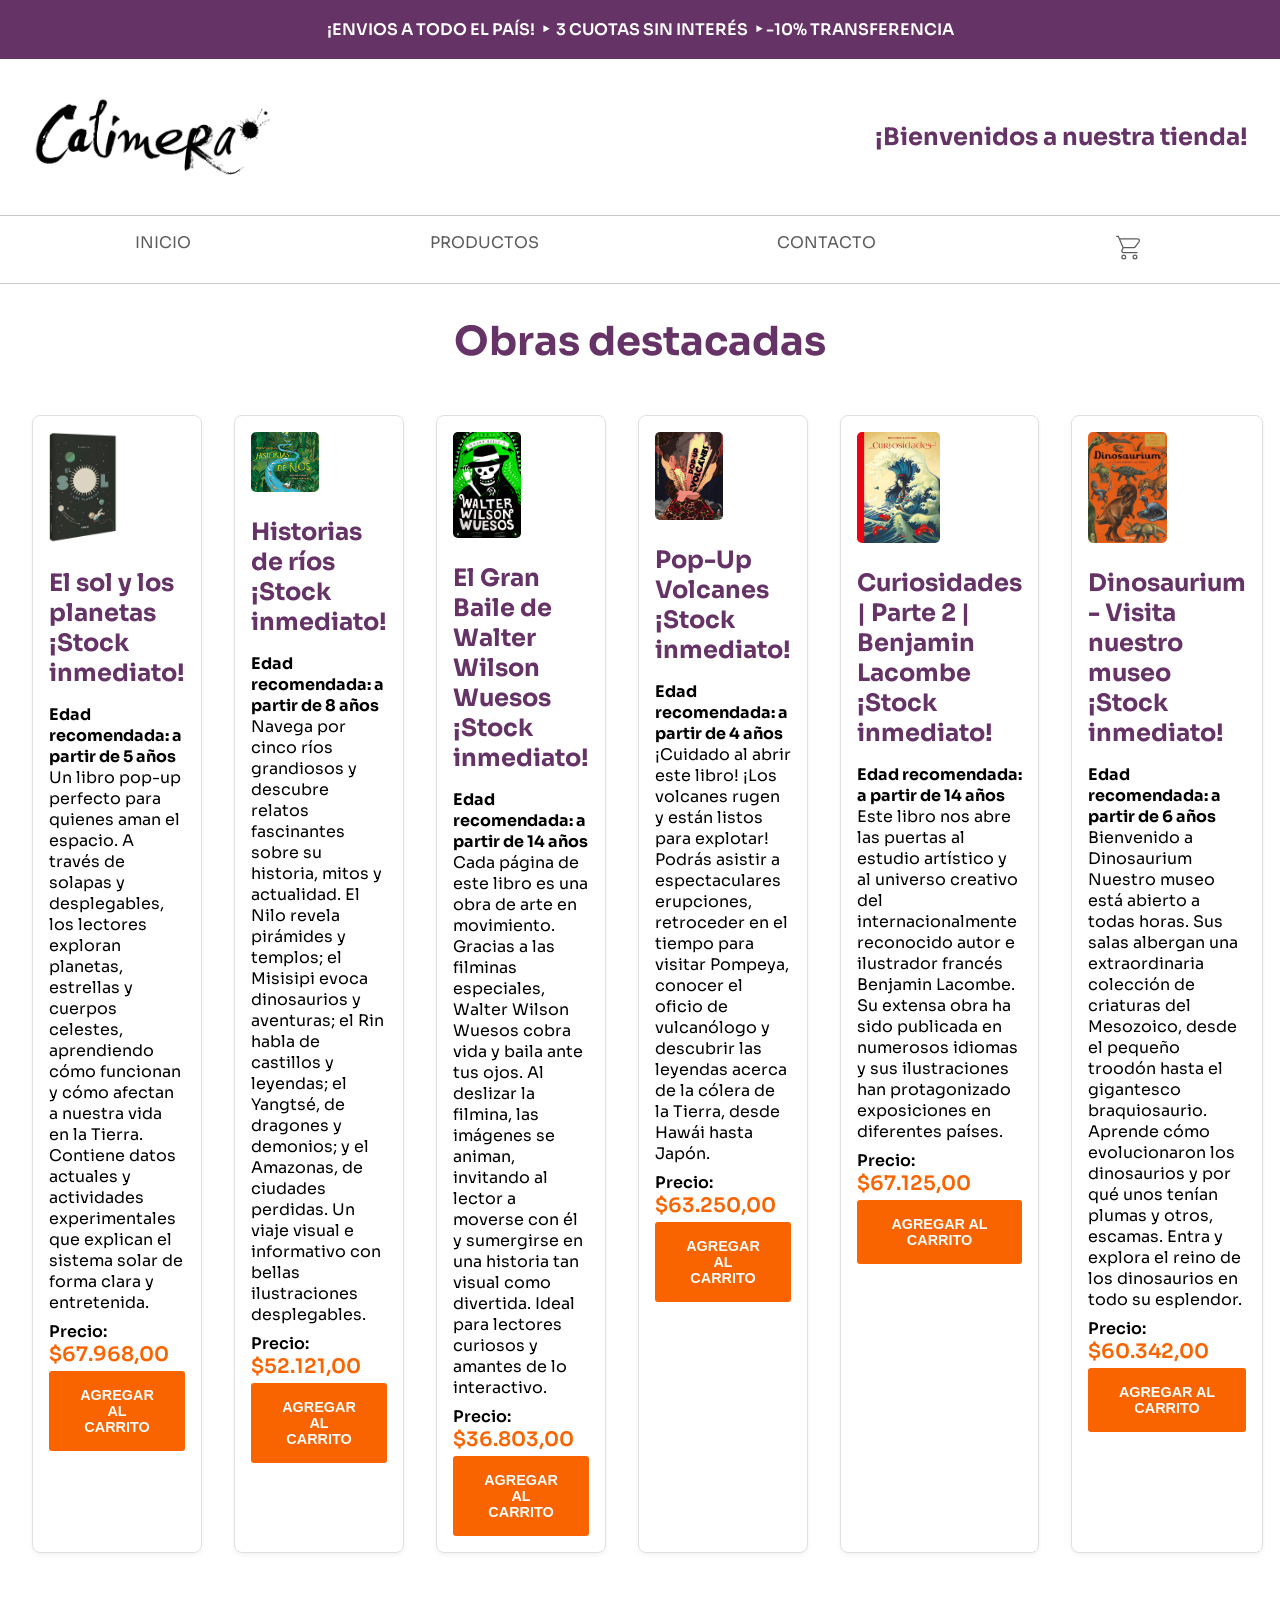
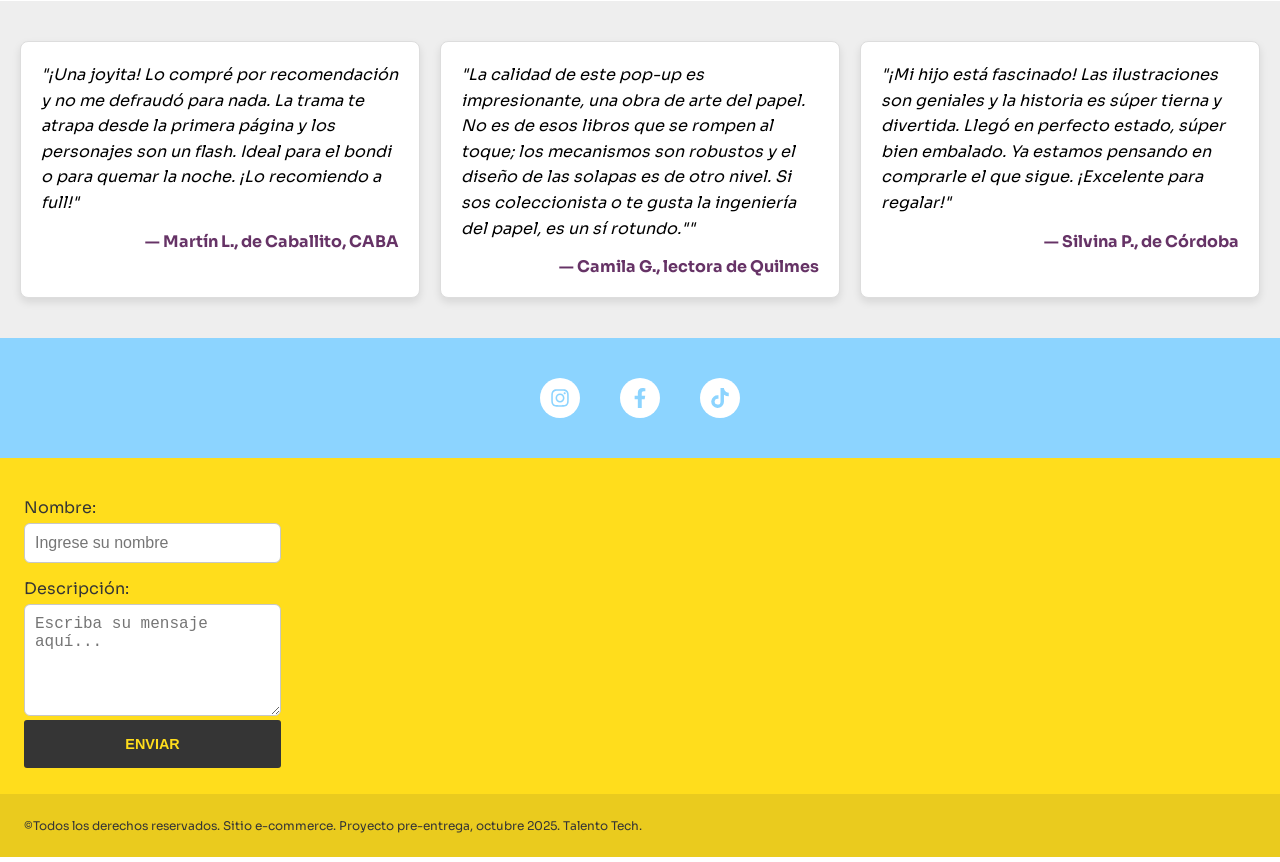
==== index.html @ b3f9f393 "Implementación final del JS del carrito" ====
<!DOCTYPE html>
<html lang="es">
<head>
    <meta charset="UTF-8">
    <meta name="viewport" content="width=device-width, initial-scale=1.0">
    <title>PE Talento Tech - Acevey, Eric</title>
    <link rel="shortcut icon" href="favicon.ico" type="image/x-icon">
    <link rel="stylesheet" href="./css/style.css">
</head>
<body>
    <div class="barra-superior">
    ¡ENVIOS A TODO EL PAÍS!  &#8227;  3 CUOTAS SIN INTERÉS  &#8227; -10% TRANSFERENCIA
    </div>

    <header>
        <img src="./assets/img/Calimera-logo.jpg" alt="Logo">
        <h1>¡Bienvenidos a nuestra tienda!</h1>
    </header>

    <nav>
        <ul>
            <li><a href="#">INICIO</a></li>
            <li><a href="./pages/product.html">PRODUCTOS</a></li>
            <li><a href="#contacto">CONTACTO</a></li>
            
            <li class="cart-icon-container">
                <a onclick="handleCart()" href="./pages/carrito.html">
                   <svg xmlns="http://www.w3.org/2000/svg" width="30" height="30" viewBox="0 0 24 24">
                        <path fill="currentColor" d="M16 18a2 2 0 0 1 2 2a2 2 0 0 1-2 2a2 2 0 0 1-2-2a2 2 0 0 1 2-2m0 1a1 1 0 0 0-1 1a1 1 0 0 0 1 1a1 1 0 0 0 1-1a1 1 0 0 0-1-1m-9-1a2 2 0 0 1 2 2a2 2 0 0 1-2 2a2 2 0 0 1-2-2a2 2 0 0 1 2-2m0 1a1 1 0 0 0-1 1a1 1 0 0 0 1 1a1 1 0 0 0 1-1a1 1 0 0 0-1-1M18 6H4.27l2.55 6H15c.33 0 .62-.16.8-.4l3-4c.13-.17.2-.38.2-.6a1 1 0 0 0-1-1m-3 7H6.87l-.77 1.56L6 15a1 1 0 0 0 1 1h11v1H7a2 2 0 0 1-2-2a2 2 0 0 1 .25-.97l.72-1.47L2.34 4H1V3h2l.85 2H18a2 2 0 0 1 2 2c0 .5-.17.92-.45 1.26l-2.91 3.89c-.36.51-.96.85-1.64.85" />
                    </svg>
                    <div class="count"></div>
                </a>
            </li>
        </ul>
    </nav>

    <main>
        <h2>Obras destacadas</h2>
    </main>

    <section id="Producto">
        <div class="product">
            <div class="card">
                <a href="./pages/descripcion.html">
                    <img src="./assets/img/Producto1.webp" alt="Producto 1">
                    <h4>El sol y los planetas ¡Stock inmediato!</h4>
                    <p class="detalle"><strong>Edad recomendada: a partir de 5 años</strong>
                        <br>Un libro pop-up perfecto para quienes aman el espacio. A través de solapas y desplegables, los lectores exploran planetas, estrellas y cuerpos celestes, aprendiendo cómo funcionan y cómo afectan a nuestra vida en la Tierra. Contiene datos actuales y actividades experimentales que explican el sistema solar de forma clara y entretenida.</p>
                </a>
                <p class="precio">Precio: <span>$67.968,00</span></p>
                <button>AGREGAR AL CARRITO</button>
            </div>
            
            <div class="card">
                <a href="./pages/descripcion.html">
                    <img src="./assets/img/Producto2.webp" alt="Producto 2">
                    <h4>Historias de ríos ¡Stock inmediato!</h4>
                    <p class="detalle"><strong>Edad recomendada: a partir de 8 años</strong>
                        <br>Navega por cinco ríos grandiosos y descubre relatos fascinantes sobre su historia, mitos y actualidad. El Nilo revela pirámides y templos; el Misisipi evoca dinosaurios y aventuras; el Rin habla de castillos y leyendas; el Yangtsé, de dragones y demonios; y el Amazonas, de ciudades perdidas. Un viaje visual e informativo con bellas ilustraciones desplegables.</p>
                </a>
                <p class="precio">Precio: <span>$52.121,00</span></p>
                <button>AGREGAR AL CARRITO</button>
            </div>
            
            <div class="card">
                <a href="./pages/descripcion.html">
                    <img src="./assets/img/Producto3.webp" alt="Producto 3">
                    <h4>El Gran Baile de Walter Wilson Wuesos ¡Stock inmediato!</h4>
                    <p class="detalle"><strong>Edad recomendada: a partir de 14 años</strong>
                        <br>Cada página de este libro es una obra de arte en movimiento. Gracias a las filminas especiales, Walter Wilson Wuesos cobra vida y baila ante tus ojos. Al deslizar la filmina, las imágenes se animan, invitando al lector a moverse con él y sumergirse en una historia tan visual como divertida. Ideal para lectores curiosos y amantes de lo interactivo.</p>
                </a>
                <p class="precio">Precio: <span>$36.803,00</span></p>
                <button>AGREGAR AL CARRITO</button>
            </div>

            <div class="card">
                <a href="./pages/descripcion.html">
                    <img src="./assets/img/Producto4.webp" alt="Producto 4">
                    <h4>Pop-Up Volcanes ¡Stock inmediato!</h4>
                    <p class="detalle"><strong>Edad recomendada: a partir de 4 años</strong>
                        <br>¡Cuidado al abrir este libro! ¡Los volcanes rugen y están listos para explotar! Podrás asistir a espectaculares erupciones, retroceder en el tiempo para visitar Pompeya, conocer el oficio de vulcanólogo y descubrir las leyendas acerca de la cólera de la Tierra, desde Hawái hasta Japón.</p>
                </a>
                <p class="precio">Precio: <span>$63.250,00</span></p>
                <button>AGREGAR AL CARRITO</button>
            </div>
            
            <div class="card">
                <a href="./pages/descripcion.html">
                    <img src="./assets/img/Producto5.webp" alt="Producto 2">
                    <h4>Curiosidades | Parte 2 | Benjamin Lacombe ¡Stock inmediato!</h4>
                    <p class="detalle"><strong>Edad recomendada: a partir de 14 años</strong>
                        <br>Este libro nos abre las puertas al estudio artístico y al universo creativo del internacionalmente reconocido autor e ilustrador francés Benjamin Lacombe. Su extensa obra ha sido publicada en numerosos idiomas y sus ilustraciones han protagonizado exposiciones en diferentes países.</p>
                </a>
                <p class="precio">Precio: <span>$67.125,00</span></p>
                <button>AGREGAR AL CARRITO</button>
            </div>
            
            <div class="card">
                <a href="./pages/descripcion.html">
                    
                    <img src="./assets/img/Producto6.webp" alt="Producto 3">
                    <h4>Dinosaurium - Visita nuestro museo ¡Stock inmediato!</h4>
                    <p class="detalle"><strong>Edad recomendada: a partir de 6 años</strong>
                        <br>Bienvenido a Dinosaurium Nuestro museo está abierto a todas horas. Sus salas albergan una extraordinaria colección de criaturas del Mesozoico, desde el pequeño troodón hasta el gigantesco braquiosaurio. Aprende cómo evolucionaron los dinosaurios y por qué unos tenían plumas y otros, escamas. Entra y explora el reino de los dinosaurios en todo su esplendor.</p>
                </a>
                <p class="precio">Precio: <span>$60.342,00</span></p>
                <button>AGREGAR AL CARRITO</button>
            </div>
            
        </div> 
    </section>

    <section id="resenias-seccion" class="resenias-seccion">
        <div class="resenia-contenedor"> 
            <div class="resenia-tarjeta">
                <p class="resenia-texto">"¡Una joyita! Lo compré por recomendación y no me defraudó para nada. La trama te atrapa desde la primera página y los personajes son un flash. Ideal para el bondi o para quemar la noche. ¡Lo recomiendo a full!"</p>
                <p class="resenia-autor">— Martín L., de Caballito, CABA</p>
            </div>

            <div class="resenia-tarjeta">
                <p class="resenia-texto">"La calidad de este pop-up es impresionante, una obra de arte del papel. No es de esos libros que se rompen al toque; los mecanismos son robustos y el diseño de las solapas es de otro nivel. Si sos coleccionista o te gusta la ingeniería del papel, es un sí rotundo.""</p>
                <p class="resenia-autor">— Camila G., lectora de Quilmes</p>
            </div>

            <div class="resenia-tarjeta">
                <p class="resenia-texto">"¡Mi hijo está fascinado! Las ilustraciones son geniales y la historia es súper tierna y divertida. Llegó en perfecto estado, súper bien embalado. Ya estamos pensando en comprarle el que sigue. ¡Excelente para regalar!"</p>
                <p class="resenia-autor">— Silvina P., de Córdoba</p>
            </div>
        </div>
    </section>

    <section id="redes">
    <div class="redes-footer">
        <a class="redes-icon icon-40px icon-circle" href="https://instagram.com/" target="_blank" aria-label="instagram Calimera">
        <svg class="icon-inline icon-lg" xmlns="http://www.w3.org/2000/svg" viewBox="0 0 448 512"><path d="M224.1 141c-63.6 0-114.9 51.3-114.9 114.9s51.3 114.9 114.9 114.9S339 319.5 339 255.9 287.7 141 224.1 141zm0 189.6c-41.1 0-74.7-33.5-74.7-74.7s33.5-74.7 74.7-74.7 74.7 33.5 74.7 74.7-33.6 74.7-74.7 74.7zm146.4-194.3c0 14.9-12 26.8-26.8 26.8-14.9 0-26.8-12-26.8-26.8s12-26.8 26.8-26.8 26.8 12 26.8 26.8zm76.1 27.2c-1.7-35.9-9.9-67.7-36.2-93.9-26.2-26.2-58-34.4-93.9-36.2-37-2.1-147.9-2.1-184.9 0-35.8 1.7-67.6 9.9-93.9 36.1s-34.4 58-36.2 93.9c-2.1 37-2.1 147.9 0 184.9 1.7 35.9 9.9 67.7 36.2 93.9s58 34.4 93.9 36.2c37 2.1 147.9 2.1 184.9 0 35.9-1.7 67.7-9.9 93.9-36.2 26.2-26.2 34.4-58 36.2-93.9 2.1-37 2.1-147.8 0-184.8zM398.8 388c-7.8 19.6-22.9 34.7-42.6 42.6-29.5 11.7-99.5 9-132.1 9s-102.7 2.6-132.1-9c-19.6-7.8-34.7-22.9-42.6-42.6-11.7-29.5-9-99.5-9-132.1s-2.6-102.7 9-132.1c7.8-19.6 22.9-34.7 42.6-42.6 29.5-11.7 99.5-9 132.1-9s102.7-2.6 132.1 9c19.6 7.8 34.7 22.9 42.6 42.6 11.7 29.5 9 99.5 9 132.1s2.7 102.7-9 132.1z"></path></svg>
    </a>
        <a class="redes-icon icon-40px icon-circle" href="https://www.facebook.com/" target="_blank" aria-label="facebook Calimera">
        <svg class="icon-inline icon-lg" viewBox="0 0 320 512"><path d="M279.1 288l14.3-92.7h-89v-60c0-25.4 12.5-50.2 52.3-50.2H297V6.4S260.4 0 225.4 0C152 0 104.3 44.4 104.3 124.7v70.6H22.9V288h81.4v224h100.2V288z"></path></svg> 
        </a>
        <a class="redes-icon icon-40px icon-circle" href="https://www.tiktok.com/" target="_blank" aria-label="tiktok Calimera">
        <svg class="icon-inline icon-lg" xmlns="http://www.w3.org/2000/svg" viewBox="0 0 448 512">
            <path d="M448,209.91a210.06,210.06,0,0,1-122.77-39.25V349.38A162.55,162.55,0,1,1,185,188.31V278.2a74.62,74.62,0,1,0,52.23,71.18V0l88,0a121.18,121.18,0,0,0,1.86,22.17h0A122.18,122.18,0,0,0,381,102.39a121.43,121.43,0,0,0,67,20.14Z"></path>
        </svg>
    </a>
    </div>
    </section>
    
    <section id="contacto">
        <div class="grid-container">
            <div class="contacto">
                <form action="https://formspree.io/f/xgvnqdvl" method="POST">
                    <label for="name">Nombre: </label>
                    <input type="text" name="name" id="name" class="name-class" required placeholder="Ingrese su nombre">
                    <label for="msj">Descripción: </label>
                    <textarea name="msj" id="msj" rows="5" cols="20" placeholder="Escriba su mensaje aquí..."></textarea>
                    <button type="submit">ENVIAR</button>
                </form>
            </div>
        </div>
    </section>
    
    <footer>
        <div class="redes">
            <a href="" alt="whatsapp"></a>
        </div>
        <p class="legales">©Todos los derechos reservados. Sitio e-commerce. Proyecto pre-entrega, octubre 2025. Talento Tech.</p>
    </footer>

    <script src="./js/script.js"></script>
</body>
</html>
---- css/style.css ----
@import url('https://fonts.googleapis.com/css2?family=Sora:wght@100..800&display=swap');

* {
    padding: 0;
    margin: 0;
    box-sizing: border-box;
}

:root {
    --color-fondo: #fff;
    --color-principal: #663366;
    --color-secundario: #ffffff;
    --color-texto: #000;
    --nav-desktop-background: #ffffff;
    --nav-desktop-foreground: #5c5c5c;
    --nav-desktop-lines: hsl(0, 0%, 78%);
    --color-boton: #fa6400;
    --color-boton-hover: #0056b3;
    --color-promo: #54c9aa;
    --color-footer-background: #eacb1e;
    --color-footer-foreground: #353535;
    --color-form-background: #ffdd1c;
    --color-form-foreground: #353535;
}

html {
    font-size: 16px;
    font-family: "Sora", sans-serif;
    scroll-behavior: smooth;
}

body {
    background-color: var(--color-fondo);
}

/* Encabezado y Navegación */
.barra-superior {
    background-color: var(--color-principal);
    padding: 1.2rem;
    text-align: center;
    font-size: 1rem;
    font-weight: 600;
    color: var(--color-fondo);
}

header {
    display: flex;
    align-items: center;
    justify-content: space-between;
    margin: 2rem;
}

header img {
    width: 15rem;
}

header h1, 
header h2 {
    color: var(--color-principal); 
}

header h1 {
    font-size: 1.5rem;
}

header h2 {
    font-size: 2.5rem;
    text-align: center;
}

nav {
    border-top: 1px solid var(--nav-desktop-lines);
    border-bottom: 1px solid var(--nav-desktop-lines);
    margin: 2rem auto;
    background-color: var(--nav-desktop-background);
}

nav ul {
    list-style: none;
    display: flex;
    justify-content: space-around;
    padding: 1rem;
}

nav ul li a {
    text-decoration: none;
    color: var(--nav-desktop-foreground);
}

nav ul li a:hover {
    color: var(--color-boton);
}

nav ul li:last-child {
    position: relative;
}

nav ul li:last-child .count {
    position: absolute;
    top: -10px;
    left: 23px;
    border: 0px solid;
    border-radius: 50%;
    width: 25px;
    height: 25px;
    line-height: 25px;
    text-align: center;
    font-size: 12px;
    color: white;
    font-weight: bold;
    background-color: #4CAF50;
    display: none;
    align-items: center; 
    justify-content: center;
}

/* Contenido Principal (Main) */
main h2 {
    text-align: center;
    color: var(--color-principal);
    font-size: 2.5rem;
}

/* Estilos de Producto (Grilla) */
.product {
    display: grid;
    grid-template-columns: repeat(6, 1fr);
    gap: 2rem;
    padding: 3rem 2rem;
    justify-items: center;
}

.card {
    width: 100%;
    padding: 1rem;
    border: 1px solid #e0e0e0;
    border-radius: 8px;
    box-shadow: 0 2px 4px rgba(0, 0, 0, 0.05);
    display: block;
}

.card img {
    width: 50%;
    height: auto;
    border-radius: 5px;
    margin-bottom: 0.75rem;
    transition: transform 0.3s ease; 
}

.card img:hover {
    transform: scale(1.05);
}

.card a {
    text-decoration: none;
}

.card h4 {
    margin-top: 0.5rem;
    margin-bottom: 1rem;
    font-size: 1.5rem;
    color: var(--color-principal);
}

.card button {
    margin-top: 0.25rem;
    padding: 1rem 1.5rem;
    background-color: var(--color-boton);
    font-size: 0.9rem;
    font-weight: 600;
    color: var(--color-fondo);
    border: none;
    border-radius: 3px;
    cursor: pointer;
}

.card button:hover {
    background-color: var(--color-boton-hover);
}

.detalle {
    font-size: 1rem;
    font-weight: 400;
    color: var(--color-texto);
    margin-top: 0.5rem;
}

.precio {
    font-size: 1rem;
    font-weight: 600;
    color: var(--color-texto);
    margin-top: 0.5rem;
}

.precio span {
    color: var(--color-boton);
    font-size: 1.25rem;
}

.promo {
    font-size: 1.2rem;
    font-weight: 600;
    color: var(--color-promo);
    margin-top: 0.5rem;
}

.tarjeta {
    font-size: 1.2rem;
    font-weight: 600;
    color: var(--color-promo);
    margin-top: 0.5rem;
}

/* Grilla de Contenido General */
.grid-container {
    display: grid;
    grid-template-columns: repeat(4, 1fr);
    background-color: var(--color-form-background);
    gap: 20px;
    margin: 0 auto;
}

/* Sección de Resenias */
.resenias-seccion {
    padding: 2.5rem 1.25rem;
    background-color: #eeeeee;
}

.resenias-seccion h2 {
    margin-bottom: 1.875rem;
    color: var(--color-principal);
    text-align: center;

}

/* Configuracion de 3 columnas para Escritorio */
.resenia-contenedor {
    display: grid;
    grid-template-columns: repeat(3, 1fr); 
    gap: 1.25rem;
}

.resenia-tarjeta {
    background-color: #ffffff;
    border: 0.0625rem solid #ddd;
    border-radius: 0.5rem;
    padding: 1.25rem;
    box-shadow: 0 0.25rem 0.5rem rgba(0, 0, 0, 0.1);
    text-align: left;
    transition: transform 0.3s ease;
}

.resenia-tarjeta:hover {
    transform: translateY(-0.3125rem);
}

.resenia-texto {
    font-style: italic;
    color: var(--color-texto);
    margin-bottom: 0.9375rem;
    font-size: 1rem;
    line-height: 1.6;
}

.resenia-autor {
    font-weight: bold;
    color: var(--color-principal);
    margin-top: 0.625rem;
    text-align: right;
    font-size: 1rem;
}

/* Sección de Redes Sociales */
#redes {
    background-color: #8cd4ff;
    padding: 2.5rem 0;
    text-align: center;
}

.redes-footer {
    display: flex;
    justify-content: center;
    align-items: center;
    gap: 2.5rem;
}

.redes-icon {
    display: flex;
    justify-content: center;
    align-items: center;
    width: 2.5rem;
    height: 2.5rem;
    background-color: #ffffff;
    border: 0 solid #a3ccda;
    border-radius: 50%;
    text-decoration: none;
    color: inherit;
}

.redes-icon svg {
    fill: #8cd4ff;
    width: 1.25rem;
    height: 1.25rem;
}

/* Estilos de Contacto / Formulario */
.contacto {
    padding: 0.5rem;
    color: var(--color-form-foreground);
    font-size: 1rem;
    font-weight: 400;
    padding: 1.5rem;
}

.contacto button {
    margin-top: 0.25rem;
    margin-bottom: 0.1rem;
    padding: 1rem 1.5rem;
    background-color: var(--color-form-foreground);
    font-size: 0.9rem;
    font-weight: 600;
    color: var(--color-form-background);
    border: none;
    border-radius: 3px;
    cursor: pointer;
}

.contacto button:hover {
    background-color: var(--color-boton-hover);
}

.contacto form {
    display: flex;
    flex-direction: column;
}

.contacto label {
    /* Mantenido en px porque es un ajuste de pixel perfecto en formularios */
    margin-top: 15px; 
    margin-bottom: 5px; 
    font-weight: 400;
    color: var(--color-form-foreground);
}

.contacto input[type="text"],
.contacto textarea {
    /* Mantenido en px para bordes y padding de formularios */
    padding: 10px; 
    border: 1px solid var(--nav-desktop-lines);
    border-radius: 6px;
    font-size: 1rem;
    transition: border-color 0.3s;
}

.contacto input[type="text"]:focus,
.contacto textarea:focus {
    border-color: var(--color-form-foreground);
    outline: none;
}

/* Pie de Página (Footer) */
footer {
    background-color: var(--color-footer-background);
    color: var(--color-footer-foreground);
}

.legales {
    font-size: 0.75rem;
    font-weight: 400;
    padding: 1.5rem;
}


@media (max-width: 1024px) {
    .resenia-contenedor {
        grid-template-columns: repeat(2, 1fr); 
    }
}

@media (max-width: 768px) {
    nav ul {
        flex-direction: column;
        gap: 10px; 
    }

    .product {
        grid-template-columns: 1fr;
    }

    .resenia-contenedor {
        grid-template-columns: 1fr; 
    }
    
    header h1 {
        font-size: 1.3rem;
    }

    #Producto {
        padding: 0.25rem;
    }

    .contacto {
        padding: 1rem;
    }

    .contacto button {
        width: 100%;
    }
}
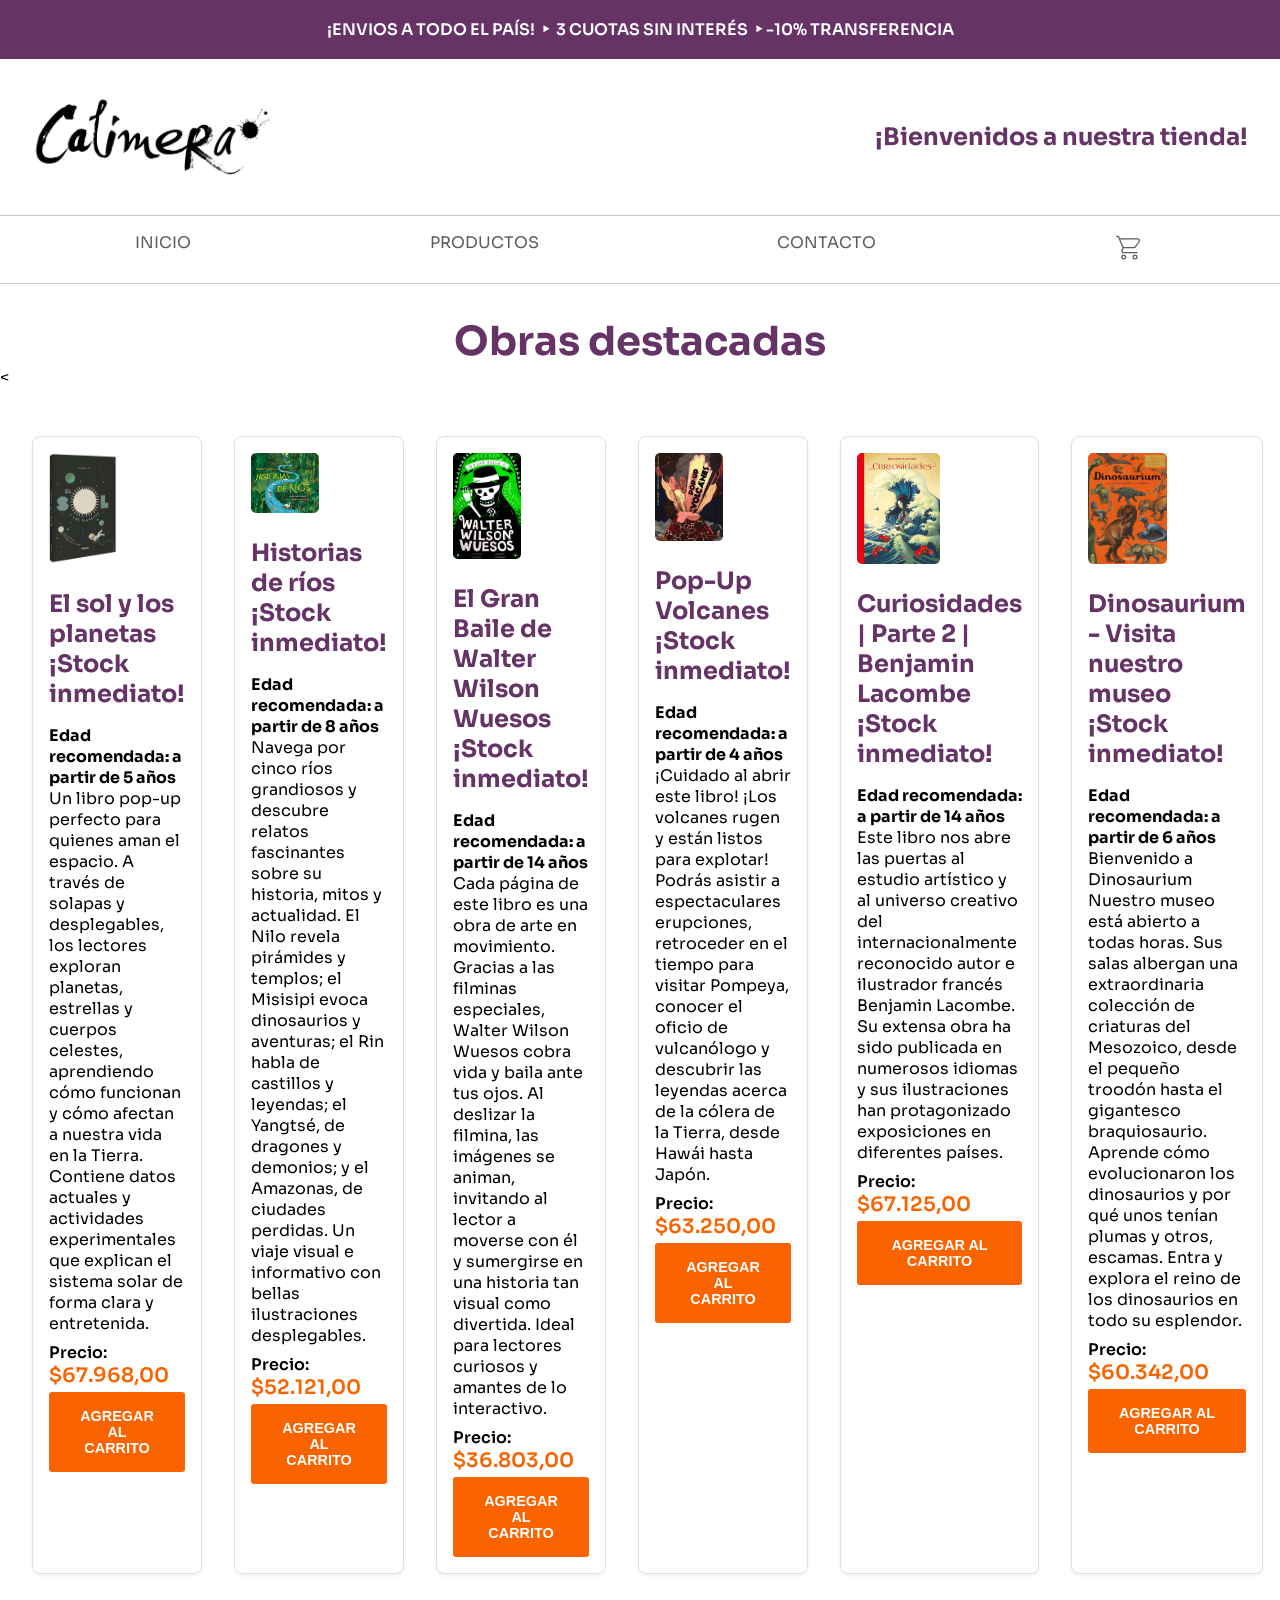
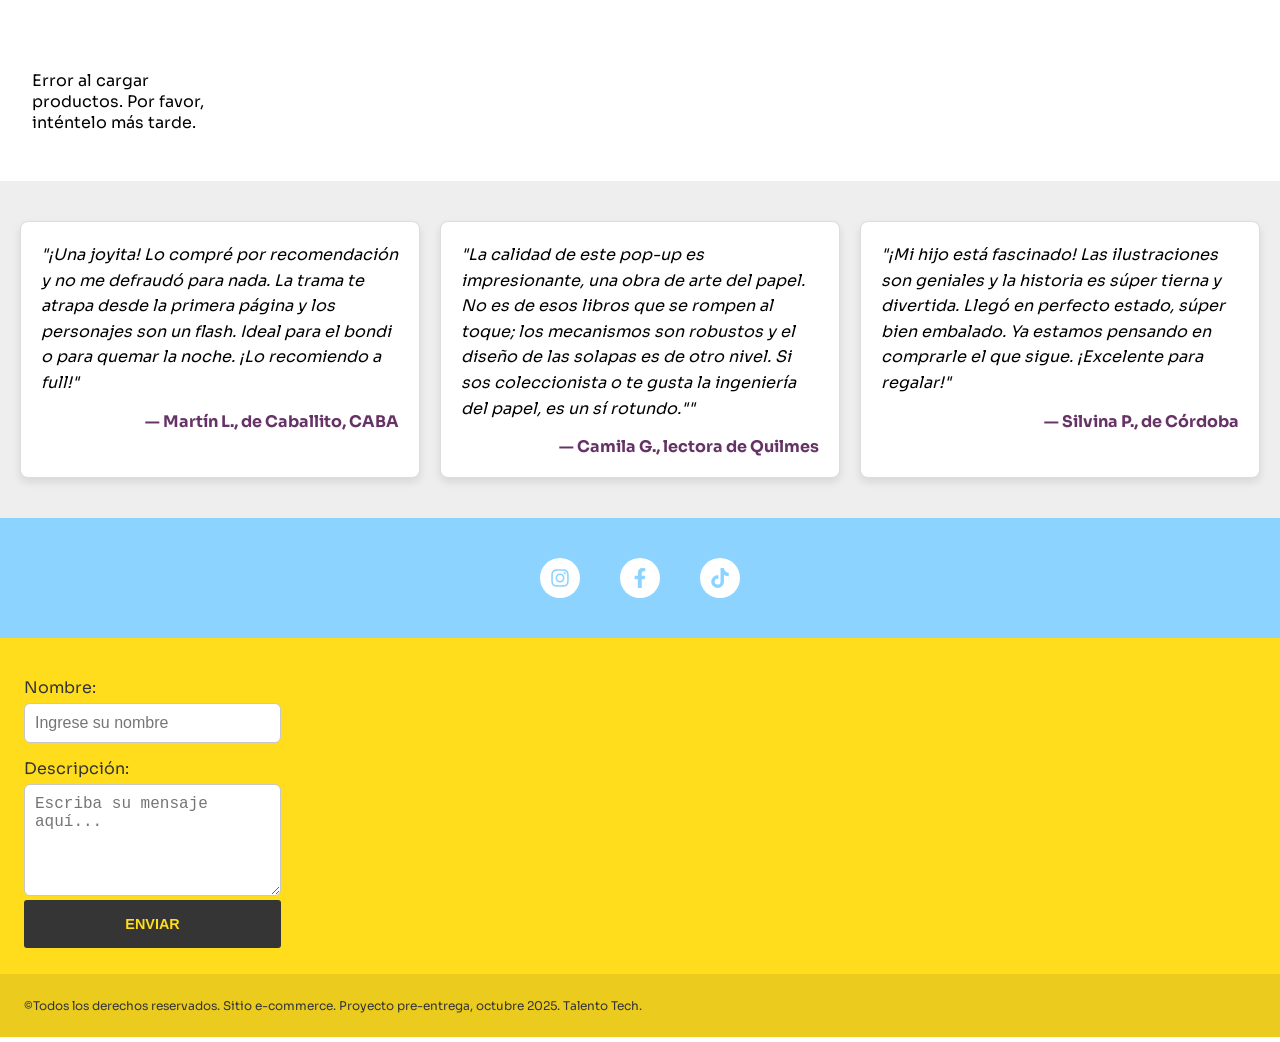
==== commit f068e990: "Corrección de ruta de imagen en productos estáticos para el carrito" ====
--- a/index.html
+++ b/index.html
@@ -3,7 +3,7 @@
 <head>
     <meta charset="UTF-8">
     <meta name="viewport" content="width=device-width, initial-scale=1.0">
-    <title>PE Talento Tech - Acevey, Eric</title>
+    <title>EF Talento Tech - Acevey, Eric</title>
     <link rel="shortcut icon" href="favicon.ico" type="image/x-icon">
     <link rel="stylesheet" href="./css/style.css">
 </head>
@@ -38,76 +38,98 @@
         <h2>Obras destacadas</h2>
     </main>
 
-    <section id="Producto">
-        <div class="product">
-            <div class="card">
-                <a href="./pages/descripcion.html">
-                    <img src="./assets/img/Producto1.webp" alt="Producto 1">
-                    <h4>El sol y los planetas ¡Stock inmediato!</h4>
-                    <p class="detalle"><strong>Edad recomendada: a partir de 5 años</strong>
-                        <br>Un libro pop-up perfecto para quienes aman el espacio. A través de solapas y desplegables, los lectores exploran planetas, estrellas y cuerpos celestes, aprendiendo cómo funcionan y cómo afectan a nuestra vida en la Tierra. Contiene datos actuales y actividades experimentales que explican el sistema solar de forma clara y entretenida.</p>
-                </a>
-                <p class="precio">Precio: <span>$67.968,00</span></p>
-                <button>AGREGAR AL CARRITO</button>
-            </div>
-            
-            <div class="card">
-                <a href="./pages/descripcion.html">
-                    <img src="./assets/img/Producto2.webp" alt="Producto 2">
-                    <h4>Historias de ríos ¡Stock inmediato!</h4>
-                    <p class="detalle"><strong>Edad recomendada: a partir de 8 años</strong>
-                        <br>Navega por cinco ríos grandiosos y descubre relatos fascinantes sobre su historia, mitos y actualidad. El Nilo revela pirámides y templos; el Misisipi evoca dinosaurios y aventuras; el Rin habla de castillos y leyendas; el Yangtsé, de dragones y demonios; y el Amazonas, de ciudades perdidas. Un viaje visual e informativo con bellas ilustraciones desplegables.</p>
-                </a>
-                <p class="precio">Precio: <span>$52.121,00</span></p>
-                <button>AGREGAR AL CARRITO</button>
-            </div>
-            
-            <div class="card">
-                <a href="./pages/descripcion.html">
-                    <img src="./assets/img/Producto3.webp" alt="Producto 3">
-                    <h4>El Gran Baile de Walter Wilson Wuesos ¡Stock inmediato!</h4>
-                    <p class="detalle"><strong>Edad recomendada: a partir de 14 años</strong>
-                        <br>Cada página de este libro es una obra de arte en movimiento. Gracias a las filminas especiales, Walter Wilson Wuesos cobra vida y baila ante tus ojos. Al deslizar la filmina, las imágenes se animan, invitando al lector a moverse con él y sumergirse en una historia tan visual como divertida. Ideal para lectores curiosos y amantes de lo interactivo.</p>
-                </a>
-                <p class="precio">Precio: <span>$36.803,00</span></p>
-                <button>AGREGAR AL CARRITO</button>
-            </div>
+    <<section id="productos">
+    <div class="product">
+        <div class="card">
+            <a href="./pages/descripcion.html">
+                <img src="./assets/img/Producto1.webp" alt="Producto 1">
+                <h4>El sol y los planetas ¡Stock inmediato!</h4>
+                <p class="detalle"><strong>Edad recomendada: a partir de 5 años</strong>
+                    <br>Un libro pop-up perfecto para quienes aman el espacio. A través de solapas y desplegables, los lectores exploran planetas, estrellas y cuerpos celestes, aprendiendo cómo funcionan y cómo afectan a nuestra vida en la Tierra. Contiene datos actuales y actividades experimentales que explican el sistema solar de forma clara y entretenida.</p>
+            </a>
+            <p class="precio">Precio: <span>$67.968,00</span></p>
+            <button class="agregar-carrito-btn" 
+                    data-id="ESTATICO-1" 
+                    data-name="El sol y los planetas" 
+                    data-price="67968" 
+                    data-image="../assets/img/Producto1.webp">AGREGAR AL CARRITO</button> </div>
+        
+        <div class="card">
+            <a href="./pages/descripcion.html">
+                <img src="./assets/img/Producto2.webp" alt="Producto 2">
+                <h4>Historias de ríos ¡Stock inmediato!</h4>
+                <p class="detalle"><strong>Edad recomendada: a partir de 8 años</strong>
+                    <br>Navega por cinco ríos grandiosos y descubre relatos fascinantes sobre su historia, mitos y actualidad. El Nilo revela pirámides y templos; el Misisipi evoca dinosaurios y aventuras; el Rin habla de castillos y leyendas; el Yangtsé, de dragones y demonios; y el Amazonas, de ciudades perdidas. Un viaje visual e informativo con bellas ilustraciones desplegables.</p>
+            </a>
+            <p class="precio">Precio: <span>$52.121,00</span></p>
+            <button class="agregar-carrito-btn" 
+                    data-id="ESTATICO-2" 
+                    data-name="Historias de ríos" 
+                    data-price="52121" 
+                    data-image="../assets/img/Producto2.webp">AGREGAR AL CARRITO</button> </div>
+        
+        <div class="card">
+            <a href="./pages/descripcion.html">
+                <img src="./assets/img/Producto3.webp" alt="Producto 3">
+                <h4>El Gran Baile de Walter Wilson Wuesos ¡Stock inmediato!</h4>
+                <p class="detalle"><strong>Edad recomendada: a partir de 14 años</strong>
+                    <br>Cada página de este libro es una obra de arte en movimiento. Gracias a las filminas especiales, Walter Wilson Wuesos cobra vida y baila ante tus ojos. Al deslizar la filmina, las imágenes se animan, invitando al lector a moverse con él y sumergirse en una historia tan visual como divertida. Ideal para lectores curiosos y amantes de lo interactivo.</p>
+            </a>
+            <p class="precio">Precio: <span>$36.803,00</span></p>
+            <button class="agregar-carrito-btn" 
+                    data-id="ESTATICO-3" 
+                    data-name="El Gran Baile de Walter Wilson Wuesos" 
+                    data-price="36803" 
+                    data-image="../assets/img/Producto3.webp">AGREGAR AL CARRITO</button> </div>
 
-            <div class="card">
-                <a href="./pages/descripcion.html">
-                    <img src="./assets/img/Producto4.webp" alt="Producto 4">
-                    <h4>Pop-Up Volcanes ¡Stock inmediato!</h4>
-                    <p class="detalle"><strong>Edad recomendada: a partir de 4 años</strong>
-                        <br>¡Cuidado al abrir este libro! ¡Los volcanes rugen y están listos para explotar! Podrás asistir a espectaculares erupciones, retroceder en el tiempo para visitar Pompeya, conocer el oficio de vulcanólogo y descubrir las leyendas acerca de la cólera de la Tierra, desde Hawái hasta Japón.</p>
-                </a>
-                <p class="precio">Precio: <span>$63.250,00</span></p>
-                <button>AGREGAR AL CARRITO</button>
-            </div>
-            
-            <div class="card">
-                <a href="./pages/descripcion.html">
-                    <img src="./assets/img/Producto5.webp" alt="Producto 2">
-                    <h4>Curiosidades | Parte 2 | Benjamin Lacombe ¡Stock inmediato!</h4>
-                    <p class="detalle"><strong>Edad recomendada: a partir de 14 años</strong>
-                        <br>Este libro nos abre las puertas al estudio artístico y al universo creativo del internacionalmente reconocido autor e ilustrador francés Benjamin Lacombe. Su extensa obra ha sido publicada en numerosos idiomas y sus ilustraciones han protagonizado exposiciones en diferentes países.</p>
-                </a>
-                <p class="precio">Precio: <span>$67.125,00</span></p>
-                <button>AGREGAR AL CARRITO</button>
-            </div>
-            
-            <div class="card">
-                <a href="./pages/descripcion.html">
-                    
-                    <img src="./assets/img/Producto6.webp" alt="Producto 3">
-                    <h4>Dinosaurium - Visita nuestro museo ¡Stock inmediato!</h4>
-                    <p class="detalle"><strong>Edad recomendada: a partir de 6 años</strong>
-                        <br>Bienvenido a Dinosaurium Nuestro museo está abierto a todas horas. Sus salas albergan una extraordinaria colección de criaturas del Mesozoico, desde el pequeño troodón hasta el gigantesco braquiosaurio. Aprende cómo evolucionaron los dinosaurios y por qué unos tenían plumas y otros, escamas. Entra y explora el reino de los dinosaurios en todo su esplendor.</p>
-                </a>
-                <p class="precio">Precio: <span>$60.342,00</span></p>
-                <button>AGREGAR AL CARRITO</button>
-            </div>
-            
-        </div> 
+        <div class="card">
+            <a href="./pages/descripcion.html">
+                <img src="./assets/img/Producto4.webp" alt="Producto 4">
+                <h4>Pop-Up Volcanes ¡Stock inmediato!</h4>
+                <p class="detalle"><strong>Edad recomendada: a partir de 4 años</strong>
+                    <br>¡Cuidado al abrir este libro! ¡Los volcanes rugen y están listos para explotar! Podrás asistir a espectaculares erupciones, retroceder en el tiempo para visitar Pompeya, conocer el oficio de vulcanólogo y descubrir las leyendas acerca de la cólera de la Tierra, desde Hawái hasta Japón.</p>
+            </a>
+            <p class="precio">Precio: <span>$63.250,00</span></p>
+            <button class="agregar-carrito-btn" 
+                    data-id="ESTATICO-4" 
+                    data-name="Pop-Up Volcanes" 
+                    data-price="63250" 
+                    data-image="../assets/img/Producto4.webp">AGREGAR AL CARRITO</button> </div>
+        
+        <div class="card">
+            <a href="./pages/descripcion.html">
+                <img src="./assets/img/Producto5.webp" alt="Producto 5">
+                <h4>Curiosidades | Parte 2 | Benjamin Lacombe ¡Stock inmediato!</h4>
+                <p class="detalle"><strong>Edad recomendada: a partir de 14 años</strong>
+                    <br>Este libro nos abre las puertas al estudio artístico y al universo creativo del internacionalmente reconocido autor e ilustrador francés Benjamin Lacombe. Su extensa obra ha sido publicada en numerosos idiomas y sus ilustraciones han protagonizado exposiciones en diferentes países.</p>
+            </a>
+            <p class="precio">Precio: <span>$67.125,00</span></p>
+            <button class="agregar-carrito-btn" 
+                    data-id="ESTATICO-5" 
+                    data-name="Curiosidades | Parte 2 | Benjamin Lacombe" 
+                    data-price="67125" 
+                    data-image="../assets/img/Producto5.webp">AGREGAR AL CARRITO</button> </div>
+        
+        <div class="card">
+            <a href="./pages/descripcion.html">
+                <img src="./assets/img/Producto6.webp" alt="Producto 6">
+                <h4>Dinosaurium - Visita nuestro museo ¡Stock inmediato!</h4>
+                <p class="detalle"><strong>Edad recomendada: a partir de 6 años</strong>
+                    <br>Bienvenido a Dinosaurium Nuestro museo está abierto a todas horas. Sus salas albergan una extraordinaria colección de criaturas del Mesozoico, desde el pequeño troodón hasta el gigantesco braquiosaurio. Aprende cómo evolucionaron los dinosaurios y por qué unos tenían plumas y otros, escamas. Entra y explora el reino de los dinosaurios en todo su esplendor.</p>
+            </a>
+            <p class="precio">Precio: <span>$60.342,00</span></p>
+            <button class="agregar-carrito-btn" 
+                    data-id="ESTATICO-6" 
+                    data-name="Dinosaurium - Visita nuestro museo" 
+                    data-price="60342" 
+                    data-image="../assets/img/Producto6.webp">AGREGAR AL CARRITO</button> </div>
+        
+    </div> 
+</section>
+
+    <section id="productos">
+    <div class="card-grid" id="productos-contenedor">
+        </div>
     </section>
 
     <section id="resenias-seccion" class="resenias-seccion">
@@ -166,6 +188,6 @@
         <p class="legales">©Todos los derechos reservados. Sitio e-commerce. Proyecto pre-entrega, octubre 2025. Talento Tech.</p>
     </footer>
 
-    <script src="./js/script.js"></script>
+    <script src="./js/api.js"></script>
 </body>
 </html>
--- a/css/style.css
+++ b/css/style.css
@@ -139,6 +139,14 @@
     display: block;
 }
 
+.card-grid {
+    display: grid;
+    grid-template-columns: repeat(6, 1fr);
+    gap: 2rem;
+    padding: 3rem 2rem;
+    justify-items: center;
+}
+
 .card img {
     width: 50%;
     height: auto;
